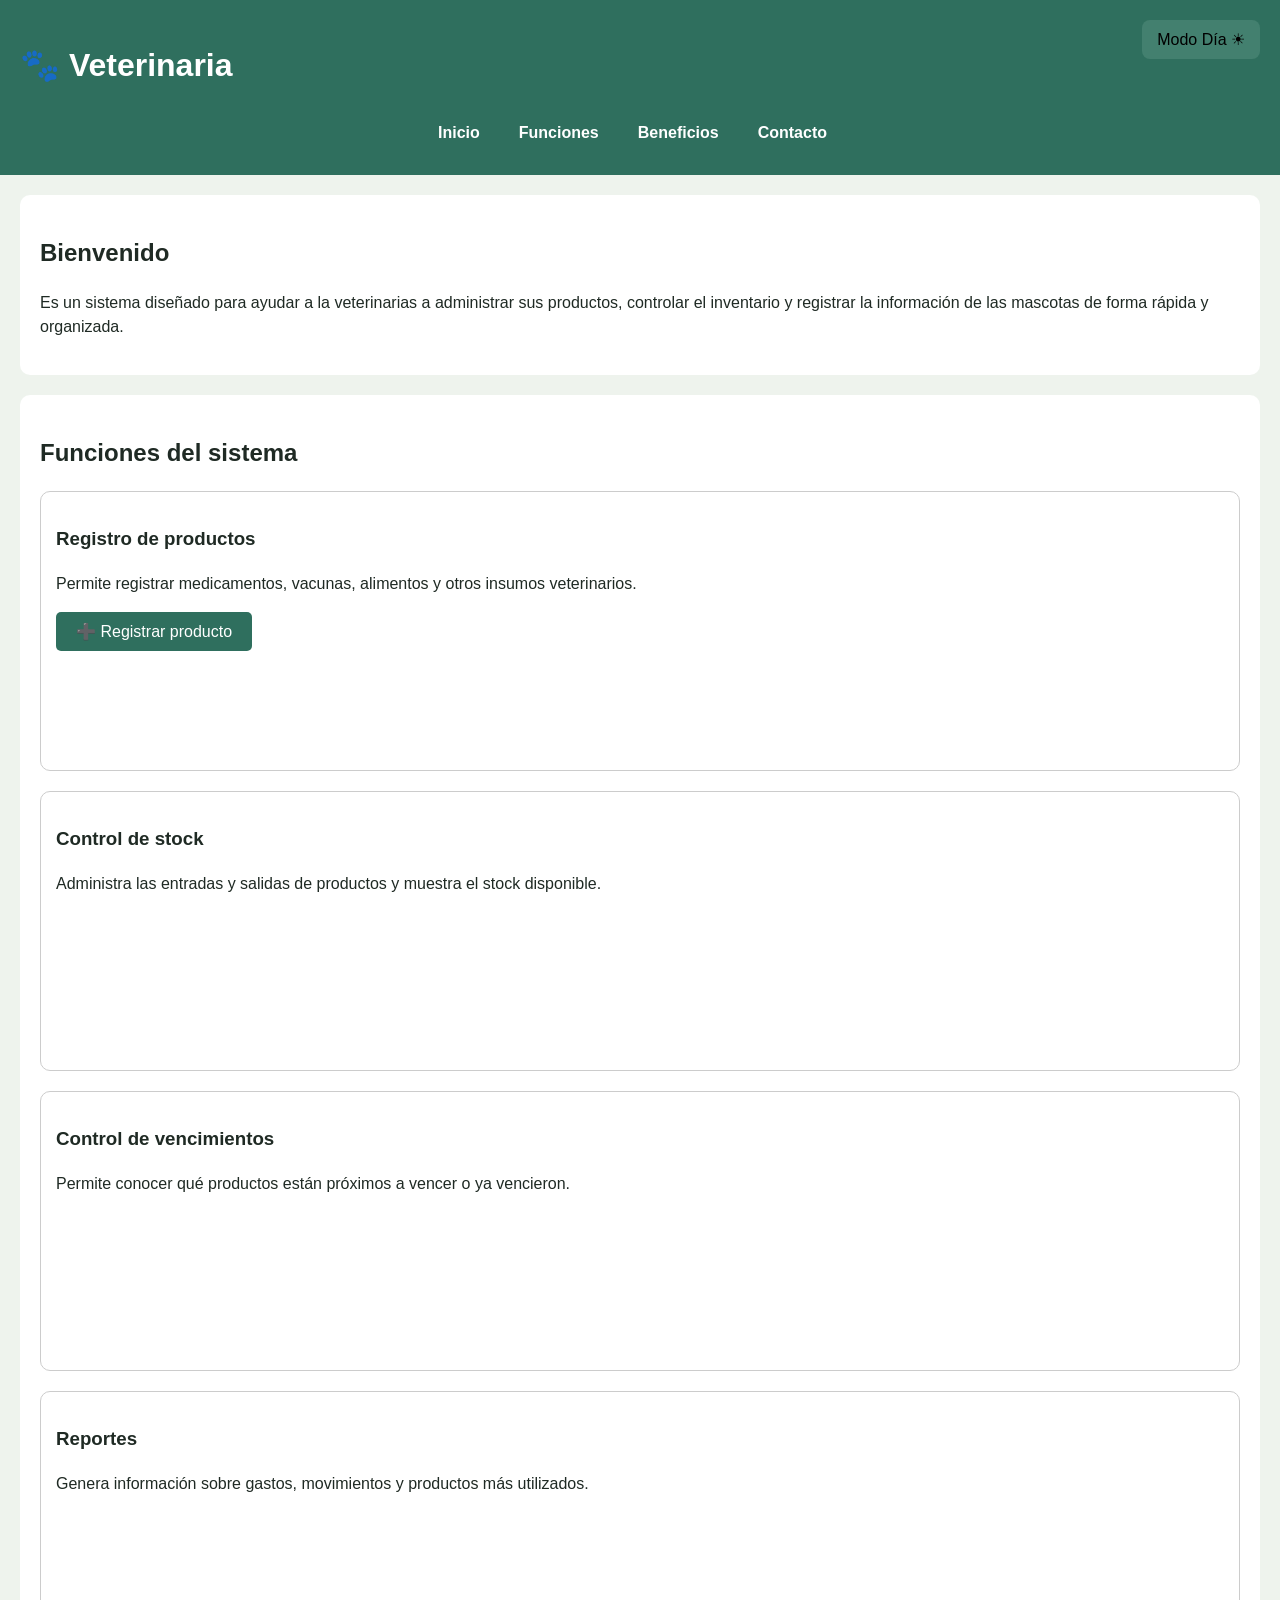
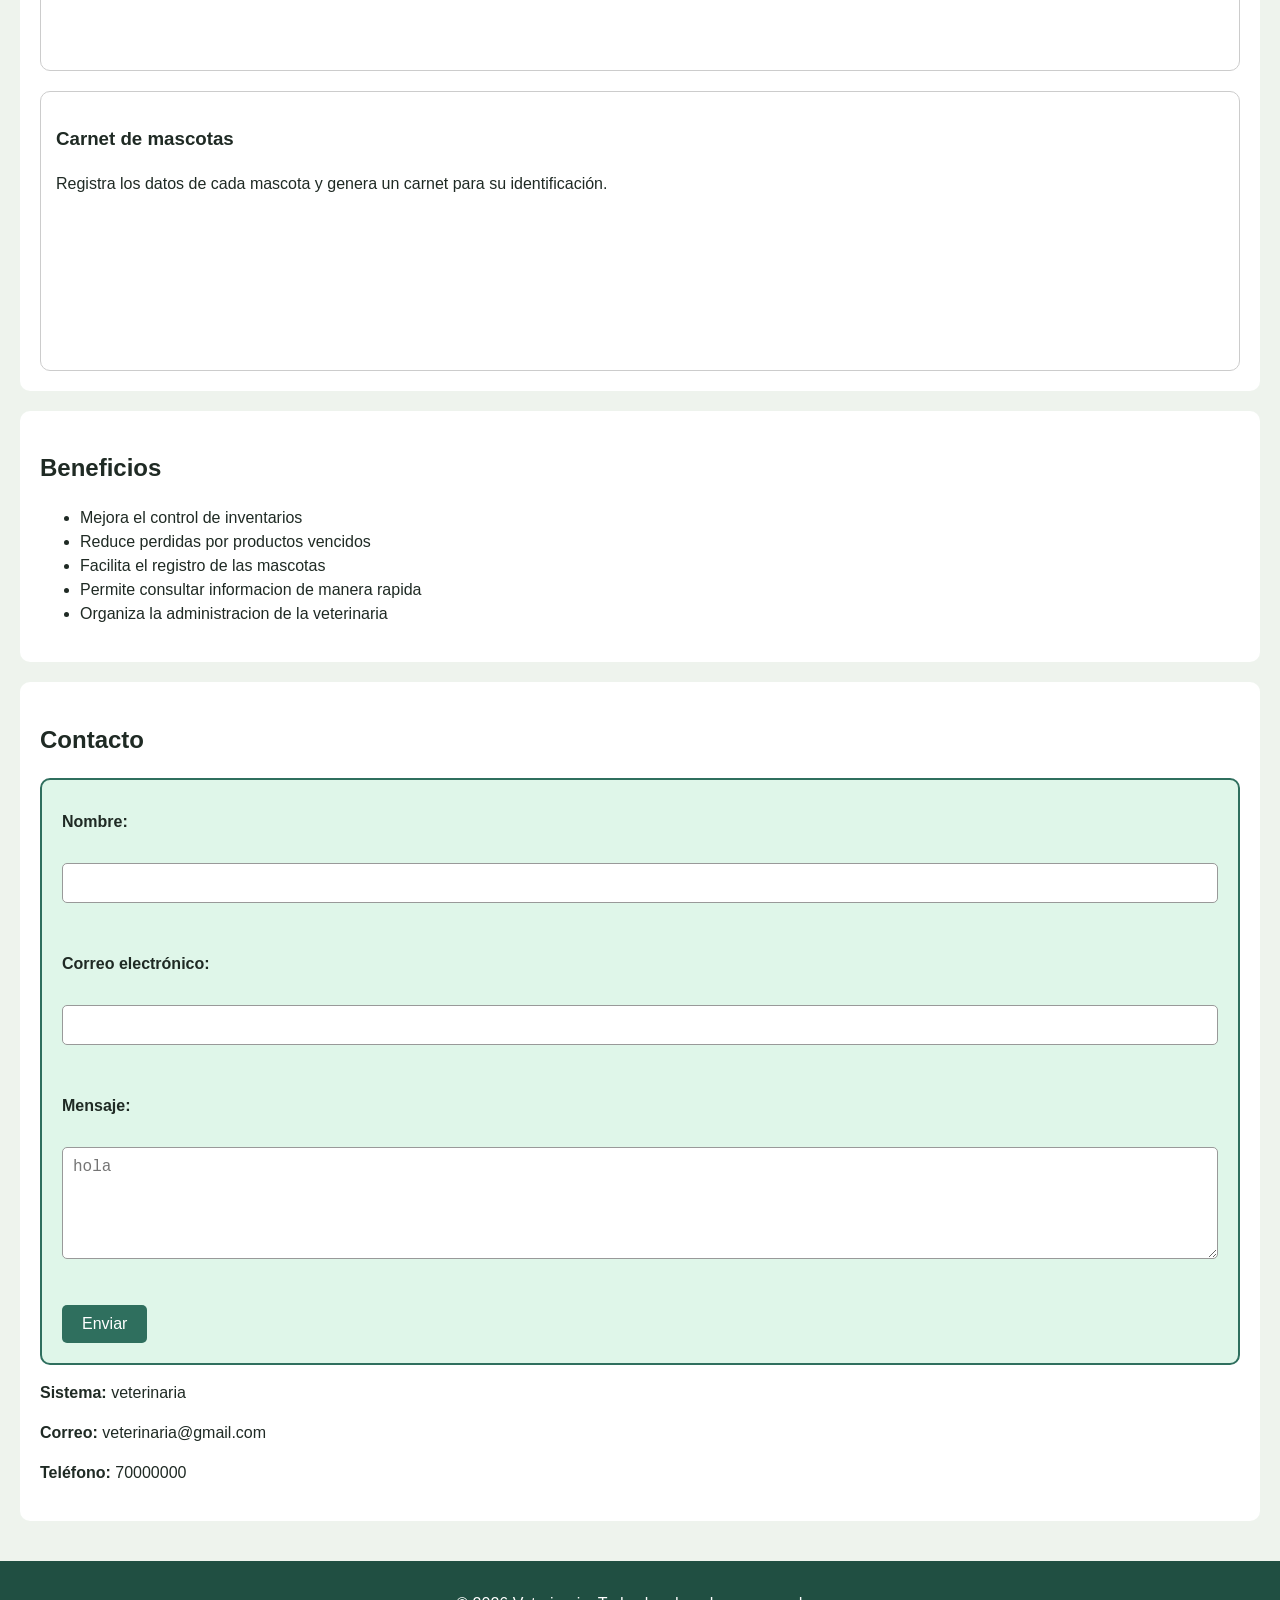
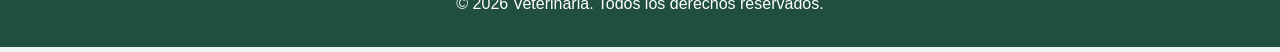
==== index.html @ 92483c8a "stylefom" ====
<!DOCTYPE html>
<html lang="en">
<head>
    <meta charset="UTF-8">
    <meta name="viewport" content="width=device-width, initial-scale=1.0">
    <link rel="stylesheet" href="styles.css">
    <!--<script src="https://cdn.jsdelivr.net/npm/@tailwindcss/browser@4"></script>-->
    <title>SisVeterinaria</title>
    

</head>
<body>
    <header>
        <h1>🐾 Veterinaria</h1>
        <input type="checkbox" id="menu-toggle">
        <label for="menu-toggle" class="menu-icon"> ☰</label>
        <nav>   
            <ul>
                <li><a href="#inicio">Inicio</a></li>
                <li><a href="#funciones">Funciones</a></li>
                <li><a href="#beneficios">Beneficios</a></li>
                <li><a href="#contacto">Contacto</a></li>
                <button type="button" id="btn-tema" class="boton-modo">Modo Día ☀</button>
            </ul>
            
        </nav>
        
    </header>
    <main>
        <section id="inicio">
            <h2>Bienvenido</h2>
            <p>
                Es un sistema diseñado para ayudar a la veterinarias a
                administrar sus productos, controlar el inventario y registrar la
                información de las mascotas de forma rápida y organizada.
            </p>
        </section>
        <section id="funciones">
            <h2>Funciones del sistema</h2>
            <div class="tarjetas">
                <article class="tarjeta">
                    <h3>Registro de productos</h3>
                    <p>Permite registrar medicamentos, vacunas, alimentos y otros insumos veterinarios.</p>
                    <button type="button" onclick="mostrarFormulario()">
                        ➕ Registrar producto
                    </button>
                    <div id="formulario" style="display:none;">
                        <h2>Nuevo producto</h2>
                       <form id="formProducto">
                            <label>Nombre del producto</label>
                            <input type="text" id="nombre" required>

                            <label>Categoría</label>
                            <select id="categoria">
                                <option>Medicamento</option>
                                <option>Vacuna</option>
                                <option>Alimento</option>
                                <option>Accesorio</option>
                            </select>

                            <label>Precio</label>
                            <input type="number" id="precio" step="0.01" required>

                            <label>Stock</label>
                            <input type="number" id="stock" required>

                            <button type="submit">Guardar</button>
                            <p id="mensaje-producto" class="aviso"></p>
                        </form>
                    </div>
                </article>

                <article class="tarjeta">
                    <h3>Control de stock</h3>
                    <p>Administra las entradas y salidas de productos y muestra el stock disponible.</p>
                </article>

                <article class="tarjeta">
                    <h3>Control de vencimientos</h3>
                    <p>Permite conocer qué productos están próximos a vencer o ya vencieron.</p>
                </article>

                <article class="tarjeta">
                    <h3>Reportes</h3>
                    <p>Genera información sobre gastos, movimientos y productos más utilizados.</p>
                </article>

                <article class="tarjeta">
                    <h3>Carnet de mascotas</h3>
                    <p>Registra los datos de cada mascota y genera un carnet para su identificación.</p>
                </article>
            </div>
        </section>
        <section id="beneficios">
            <h2>Beneficios</h2>
            <ul>
                <li>Mejora el control de inventarios</li>
                <li>Reduce perdidas por productos vencidos</li>
                <li>Facilita el registro de las mascotas</li>
                <li>Permite consultar informacion de manera rapida</li>
                <li>Organiza la administracion de la veterinaria</li>

            </ul>
        </section>
        <section id="contacto">
            <h2>Contacto</h2>
            <form>
                <label for="">Nombre:</label><br>
                <input type="text" id="nombre"><br><br>

                <label for="correo">Correo electrónico:</label><br>
                <input type="email" id="correo" required><br><br>

                <label for="mensaje">Mensaje:</label><br>
                <textarea id="mensaje" rows="5" cols="40" placeholder="hola"></textarea><br><br>

                <button type="submit">Enviar</button>
            </form>
            <p><strong>Sistema:</strong> veterinaria</p>
            <p><strong>Correo:</strong> veterinaria@gmail.com</p>
            <p><strong>Teléfono:</strong> 70000000</p>
        </section>
    </main>
    <footer>
        <p>&copy; 2026 Veterinaria. Todos los derechos reservados.</p>
    </footer>
    <script src="script.js"></script>
</body>
</html>
---- styles.css ----
body{
    background-color:#eef3ed;
    color:#1f2a24;
    font-family:Arial, sans-serif, system-ui ;
    font-size:16px;
    line-height:1.5;
    margin:0;
}
header{
    background-color: #2f6f5e;
    color: white;
    padding: 20px;
    position: relative;
}
/** modo dia modo noche*/
.boton-modo{
    position: absolute;
    top: 20px;
    right: 20px;
    background-color: #43806f;
    color: black;
    border: none;
    padding: 10px 15px;
    border-radius: 8px;
    cursor: pointer;

}
nav{
    background-color:#2f6f5e;
    padding:10px;
}
nav ul{
    display: flex;
    gap: 24px;
    justify-content: center;
    align-items: center;
    list-style: none;
    margin: 0;
    padding: 0;
    flex-wrap: wrap;
    
}
nav li{
    margin-right: 15px;
}
nav a{
    color: white;
    text-decoration: none;
    font-weight: bold;
}
main{
    padding: 20px;
}
section{
    background: white;
    margin-bottom: 20px;
    padding: 20px;
    border-radius: 10px;
}
footer{
    background: #204f42;
    color:white;
    text-align: center;
    padding: 15px;
}
/* Formulario */
form{
    background-color:#dff6e9;
    padding:20px;
    border-radius:10px;
    border:2px solid #2f6f5e;
}

label{
    font-weight: bold;
    display: block;
    margin-top: 10px;
}

input,
textarea{
    width: 100%;
    padding: 10px;
    margin-top: 5px;
    margin-bottom: 15px;
    border: 1px solid #999;
    border-radius: 5px;
    font-size: 16px;
    box-sizing: border-box;
}

textarea{
    resize: vertical;
}

button{
    background-color: #2f6f5e;
    color: white;
    border: none;
    padding: 10px 20px;
    border-radius: 5px;
    font-size: 16px;
    cursor: pointer;
}

button:hover{
    background-color: #204f42;
}
.tarjetas{
    display: flex;
    flex-wrap: wrap;
    gap: 20px;
    flex-direction: column;
}

.tarjeta{
    flex: 1 1 280px;;
    padding: 15px;
    border: 1px solid #ccc;
    border-radius: 10px;
    background-color: white;
    box-sizing: border-box;
    min-width: 100%;
}
/** modo oscuro sie s este*/
 body.modo-oscuro{
    background:#1b1b1b;
    color:white;
}

body.modo-oscuro header{
    background:#111;
}

body.modo-oscuro nav{
    background:#222;
}

body.modo-oscuro section{
    background:#2f2f2f;
}

body.modo-oscuro .tarjeta{
    background:#333;
    color:white;
}

body.modo-oscuro footer{
    background:#111;
}
 


#menu-toggle{
    display: none;
}

.menu-icon{
    position: absolute;
    top: 20px;
    left: 20px;
    font-size: 30px;
    cursor: pointer;
    display: none;
}

@media (max-width:768px){

    .menu-icon{
        display: block;
    }

    nav{
        display: none;
    }

    #menu-toggle:checked + .menu-icon + nav{
        display: block;
    }

    nav ul{
        flex-direction: column;
    }
}

/*aviso formulario*/
.aviso {
  display: none;
  margin-top: 14px;
  padding: 10px 14px;
  border-radius: 6px;
  font-weight: bold;
}

.aviso.error {
  display: block;
  background-color: #3a1414;
  color: #ffb4b4;
  border-left: 4px solid #e05555;
}

.aviso.exito {
  display: block;
  background-color: #14301b;
  color: #b7f0c4;
  border-left: 4px solid #3fbf6a;
}
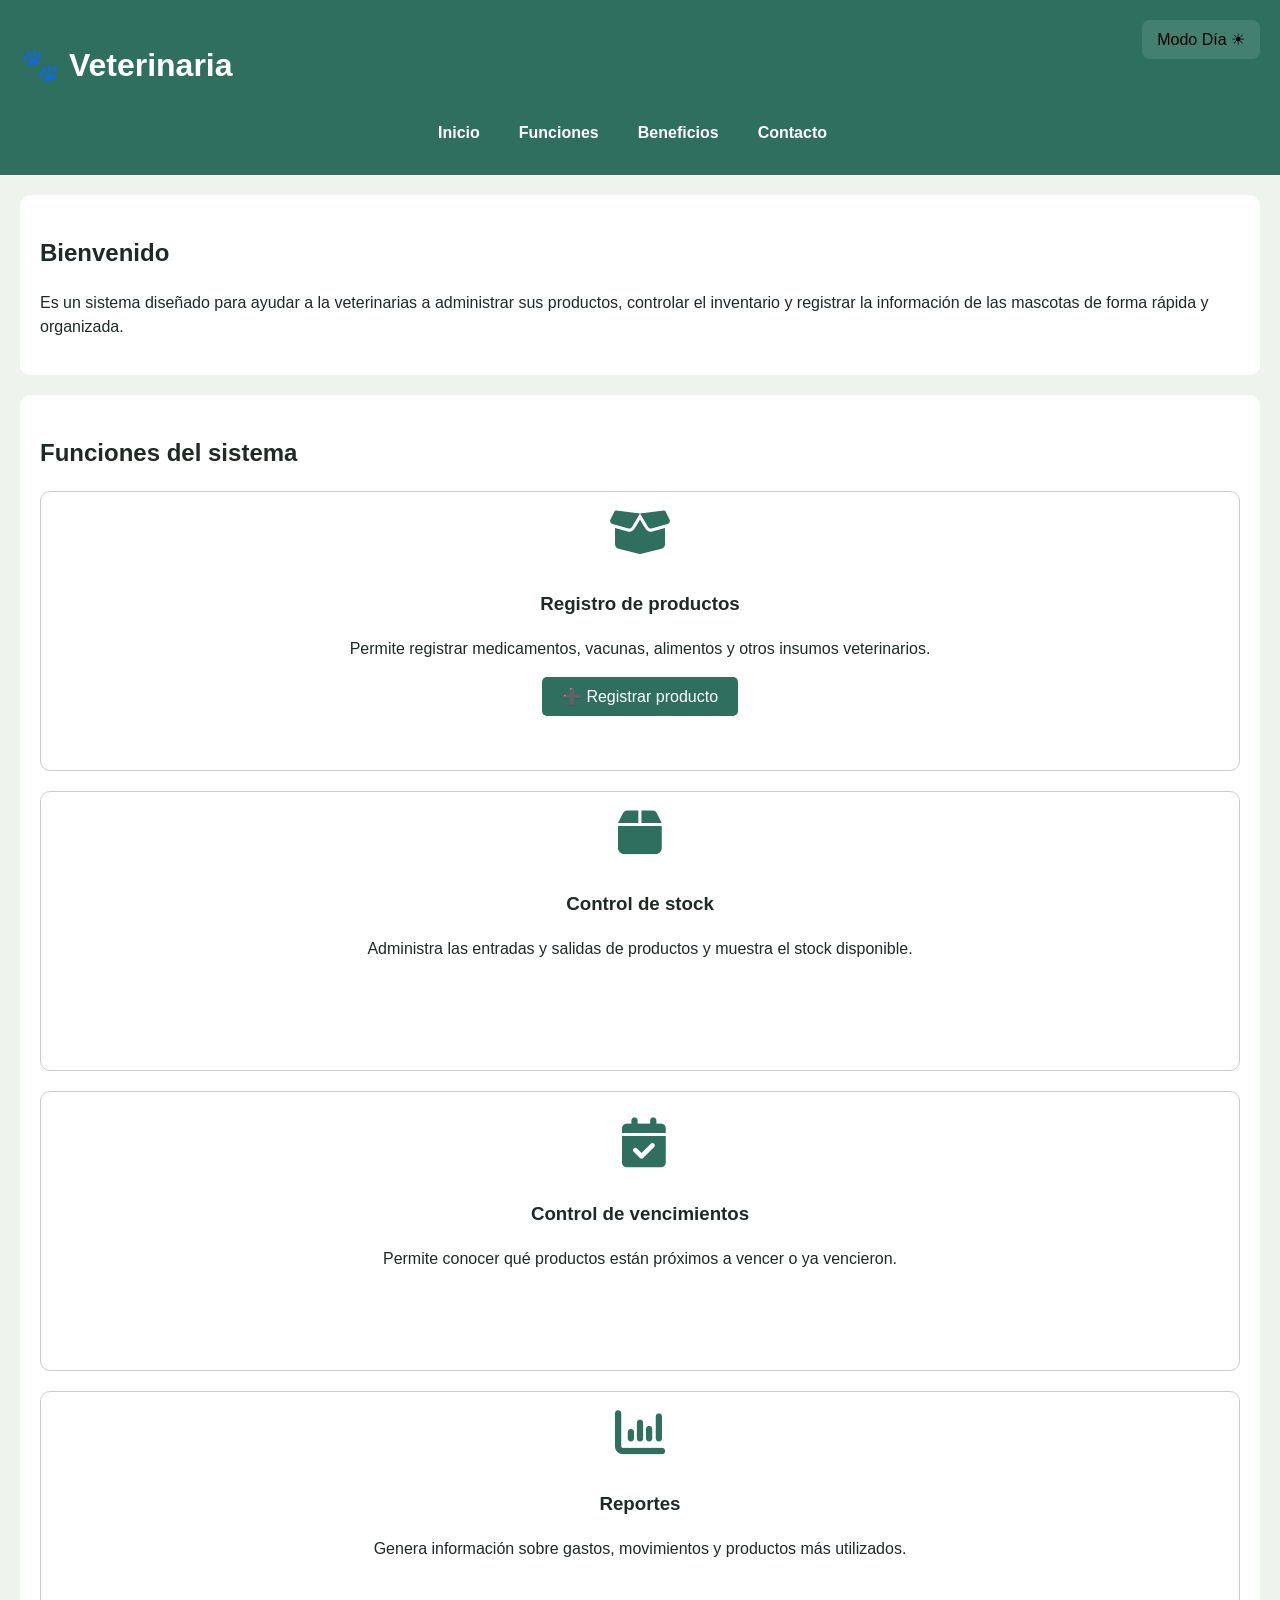
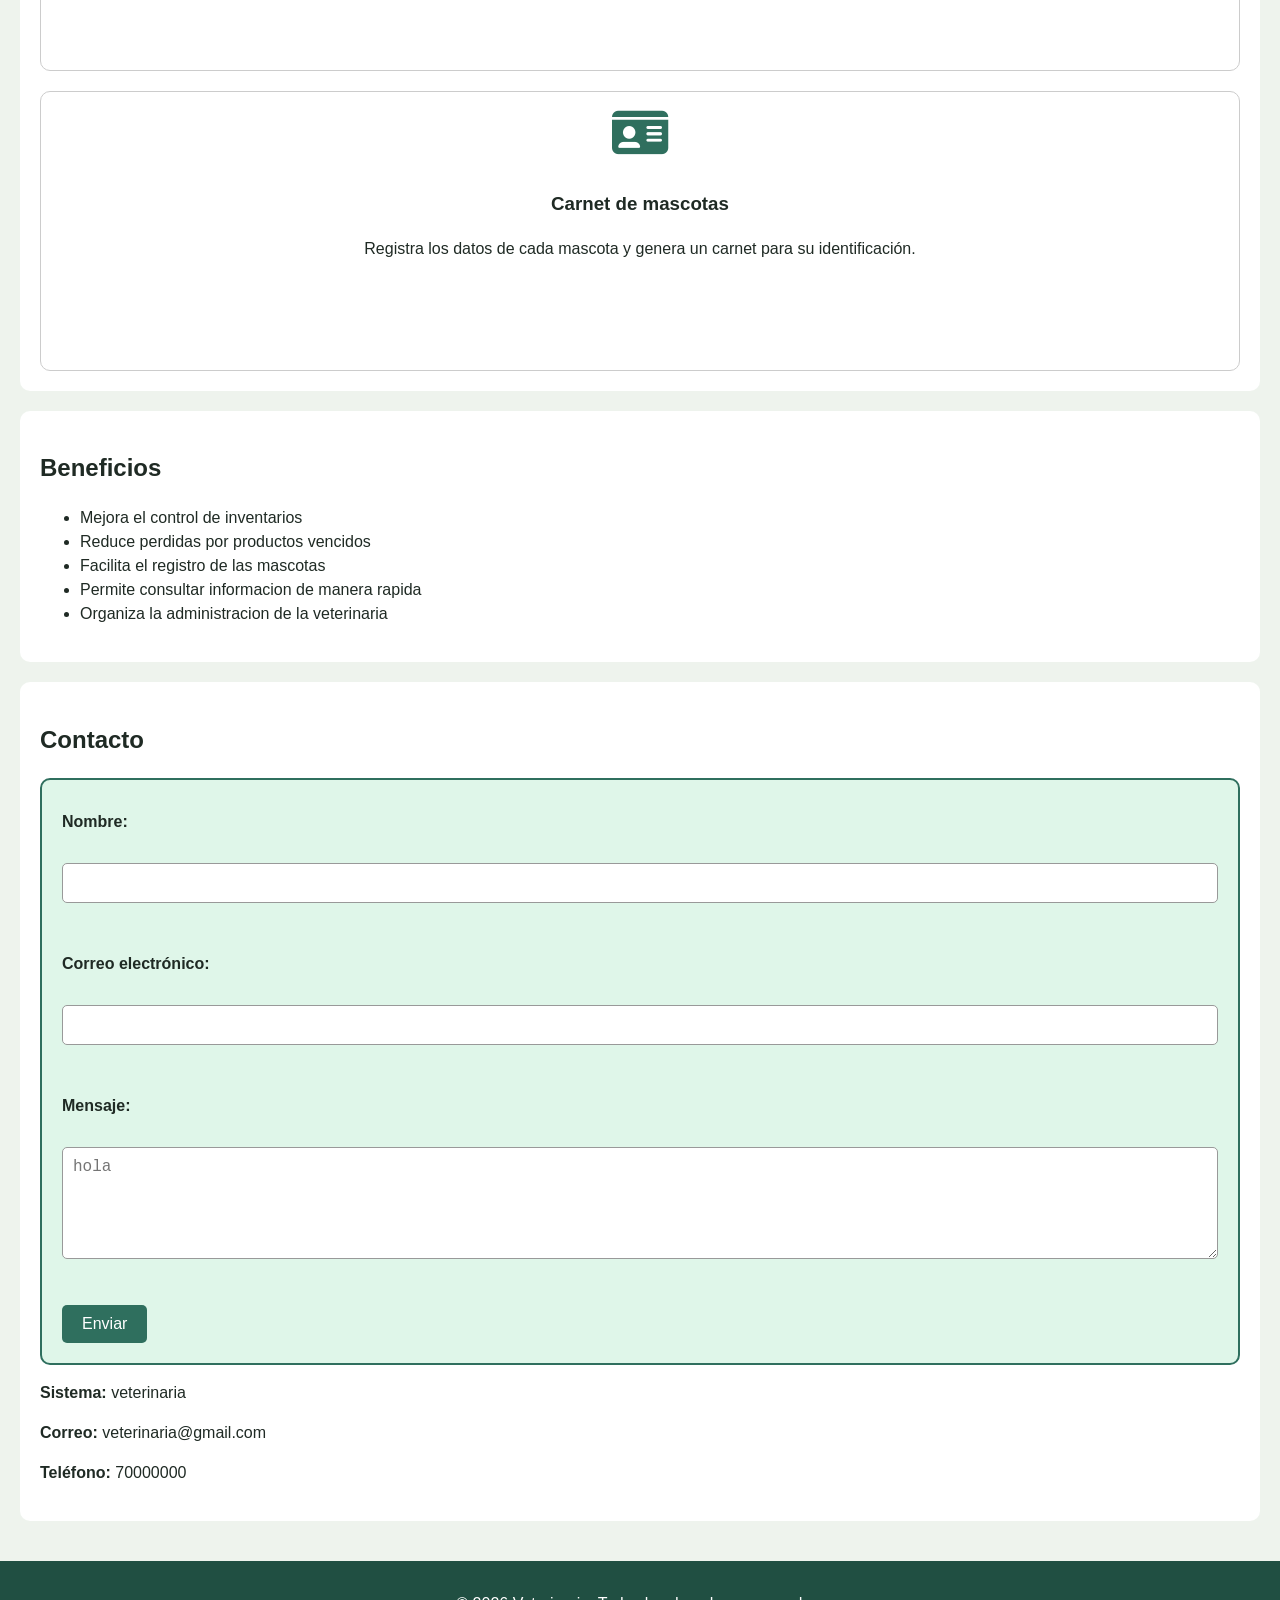
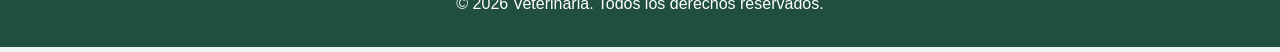
==== commit bb1609dc: "icono" ====
--- a/index.html
+++ b/index.html
@@ -6,8 +6,7 @@
     <link rel="stylesheet" href="styles.css">
     <!--<script src="https://cdn.jsdelivr.net/npm/@tailwindcss/browser@4"></script>-->
     <title>SisVeterinaria</title>
-    
-
+    <link rel="stylesheet" href="https://cdnjs.cloudflare.com/ajax/libs/font-awesome/6.7.2/css/all.min.css">
 </head>
 <body>
     <header>
@@ -39,6 +38,7 @@
             <h2>Funciones del sistema</h2>
             <div class="tarjetas">
                 <article class="tarjeta">
+                    <i class="fa-solid fa-box-open icono"></i>
                     <h3>Registro de productos</h3>
                     <p>Permite registrar medicamentos, vacunas, alimentos y otros insumos veterinarios.</p>
                     <button type="button" onclick="mostrarFormulario()">
@@ -59,10 +59,12 @@
                             </select>
 
                             <label>Precio</label>
-                            <input type="number" id="precio" step="0.01" required>
+                            <input type="number" id="precio" step="0.01" required   oninvalid="this.setCustomValidity('Ingrese un precio válido (solo números).')"
+                            oninput="this.setCustomValidity('')">
 
                             <label>Stock</label>
-                            <input type="number" id="stock" required>
+                            <input type="number" id="stock" required oninvalid="this.setCustomValidity('Ingrese una cantidad válida (solo números).')"
+                            oninput="this.setCustomValidity('')">
 
                             <button type="submit">Guardar</button>
                             <p id="mensaje-producto" class="aviso"></p>
@@ -71,21 +73,27 @@
                 </article>
 
                 <article class="tarjeta">
+                    <i class="fa-solid fa-box icono"></i>
                     <h3>Control de stock</h3>
                     <p>Administra las entradas y salidas de productos y muestra el stock disponible.</p>
                 </article>
 
                 <article class="tarjeta">
-                    <h3>Control de vencimientos</h3>
+                    <div class="icono">
+                        <i class="fa-solid fa-calendar-check icono"></i>
+                    </div>
+                        <h3>Control de vencimientos</h3>
                     <p>Permite conocer qué productos están próximos a vencer o ya vencieron.</p>
                 </article>
 
                 <article class="tarjeta">
+                    <i class="fa-solid fa-chart-column icono"></i>
                     <h3>Reportes</h3>
                     <p>Genera información sobre gastos, movimientos y productos más utilizados.</p>
                 </article>
 
                 <article class="tarjeta">
+                    <i class="fa-solid fa-id-card icono"></i>
                     <h3>Carnet de mascotas</h3>
                     <p>Registra los datos de cada mascota y genera un carnet para su identificación.</p>
                 </article>
--- a/styles.css
+++ b/styles.css
@@ -121,6 +121,8 @@
     background-color: white;
     box-sizing: border-box;
     min-width: 100%;
+    text-align: center;
+
 }
 /** modo oscuro sie s este*/
  body.modo-oscuro{
@@ -204,4 +206,17 @@
   background-color: #14301b;
   color: #b7f0c4;
   border-left: 4px solid #3fbf6a;
+}
+/**icono del tarjetas*/
+.icono{
+    display: block;
+    font-size: 50px;
+    color: #2f6f5e;
+    text-align: center;
+    margin-bottom: 15px;
+}
+.icono i{
+    position: relative;
+    left: 2px;
+    transform: translateX(2px);
 }
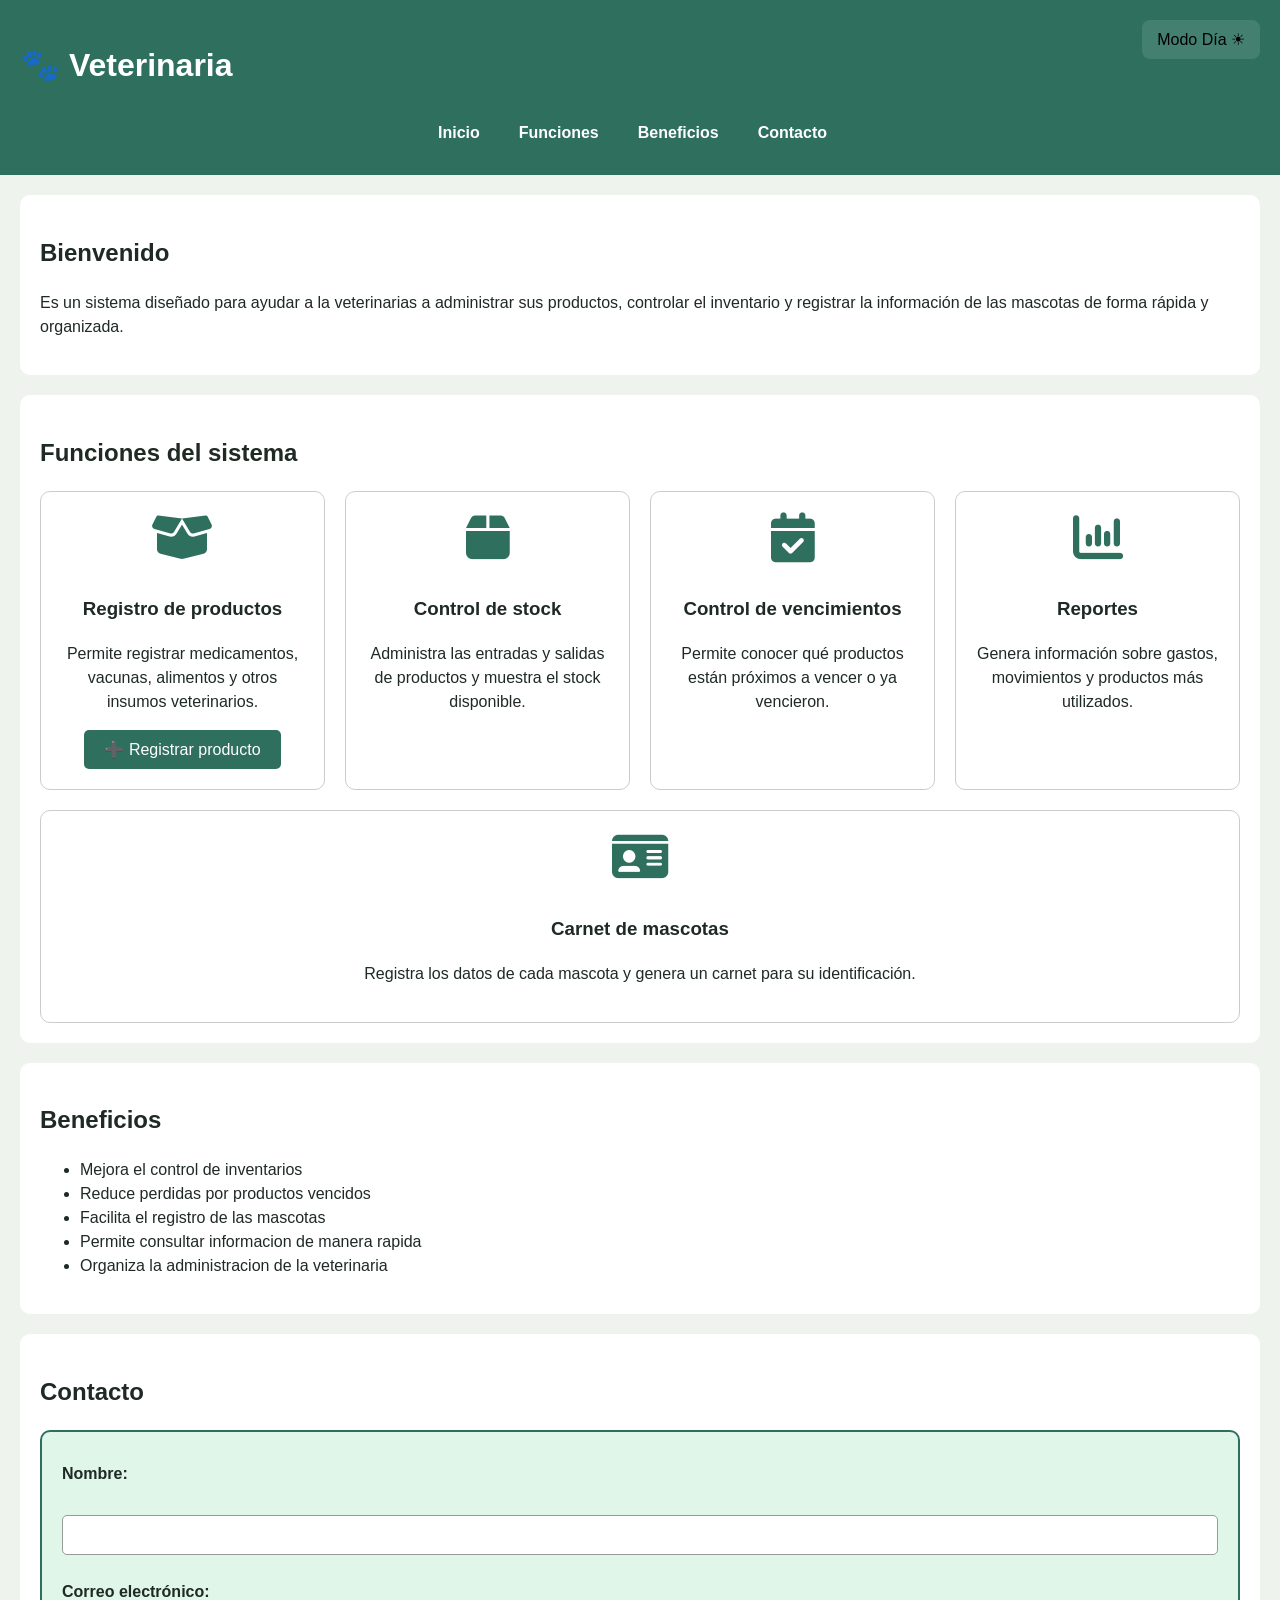
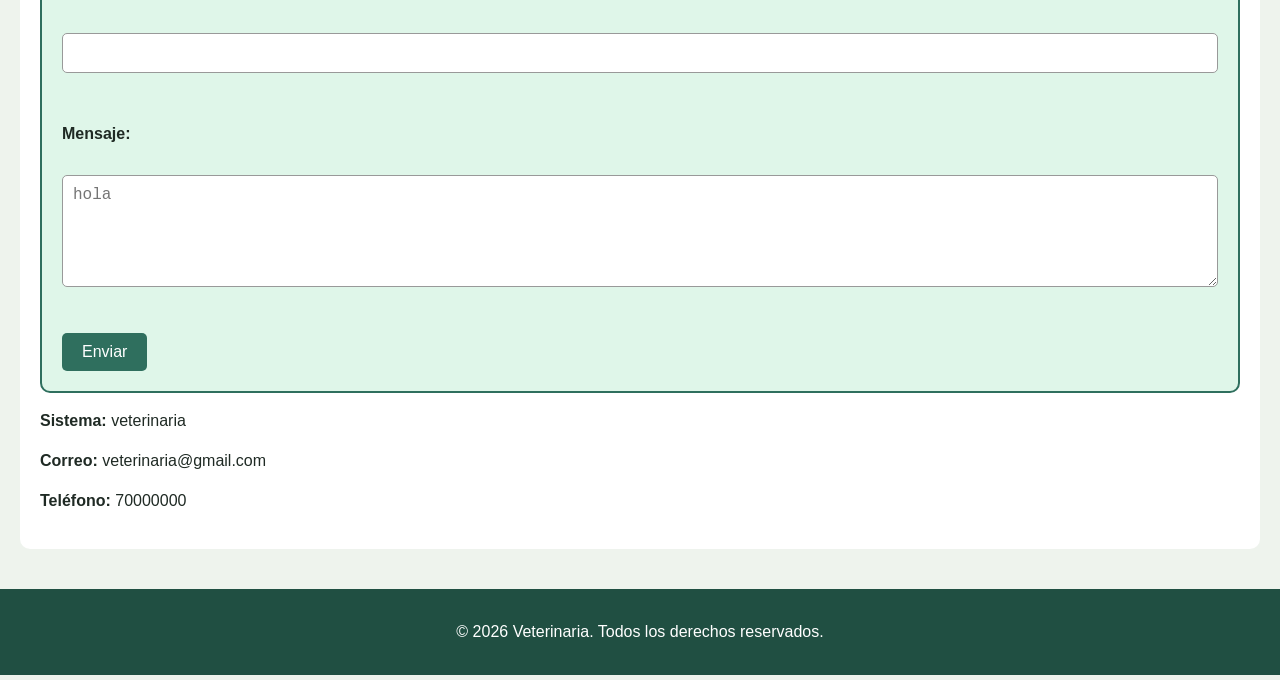
==== commit 9b526cc1: "tarjetas" ====
--- a/index.html
+++ b/index.html
@@ -79,10 +79,8 @@
                 </article>
 
                 <article class="tarjeta">
-                    <div class="icono">
-                        <i class="fa-solid fa-calendar-check icono"></i>
-                    </div>
-                        <h3>Control de vencimientos</h3>
+                    <i class="fa-solid fa-calendar-check icono"></i>
+                    <h3>Control de vencimientos</h3>
                     <p>Permite conocer qué productos están próximos a vencer o ya vencieron.</p>
                 </article>
 
@@ -114,8 +112,7 @@
             <h2>Contacto</h2>
             <form>
                 <label for="">Nombre:</label><br>
-                <input type="text" id="nombre"><br><br>
-
+                <input type="text" id="nombre-contacto">
                 <label for="correo">Correo electrónico:</label><br>
                 <input type="email" id="correo" required><br><br>
 
--- a/styles.css
+++ b/styles.css
@@ -110,20 +110,18 @@
     display: flex;
     flex-wrap: wrap;
     gap: 20px;
-    flex-direction: column;
 }
 
 .tarjeta{
-    flex: 1 1 280px;;
-    padding: 15px;
+    flex: 1 1 280px;
+    padding: 20px;
     border: 1px solid #ccc;
     border-radius: 10px;
     background-color: white;
     box-sizing: border-box;
-    min-width: 100%;
     text-align: center;
-
-}
+}
+
 /** modo oscuro sie s este*/
  body.modo-oscuro{
     background:#1b1b1b;
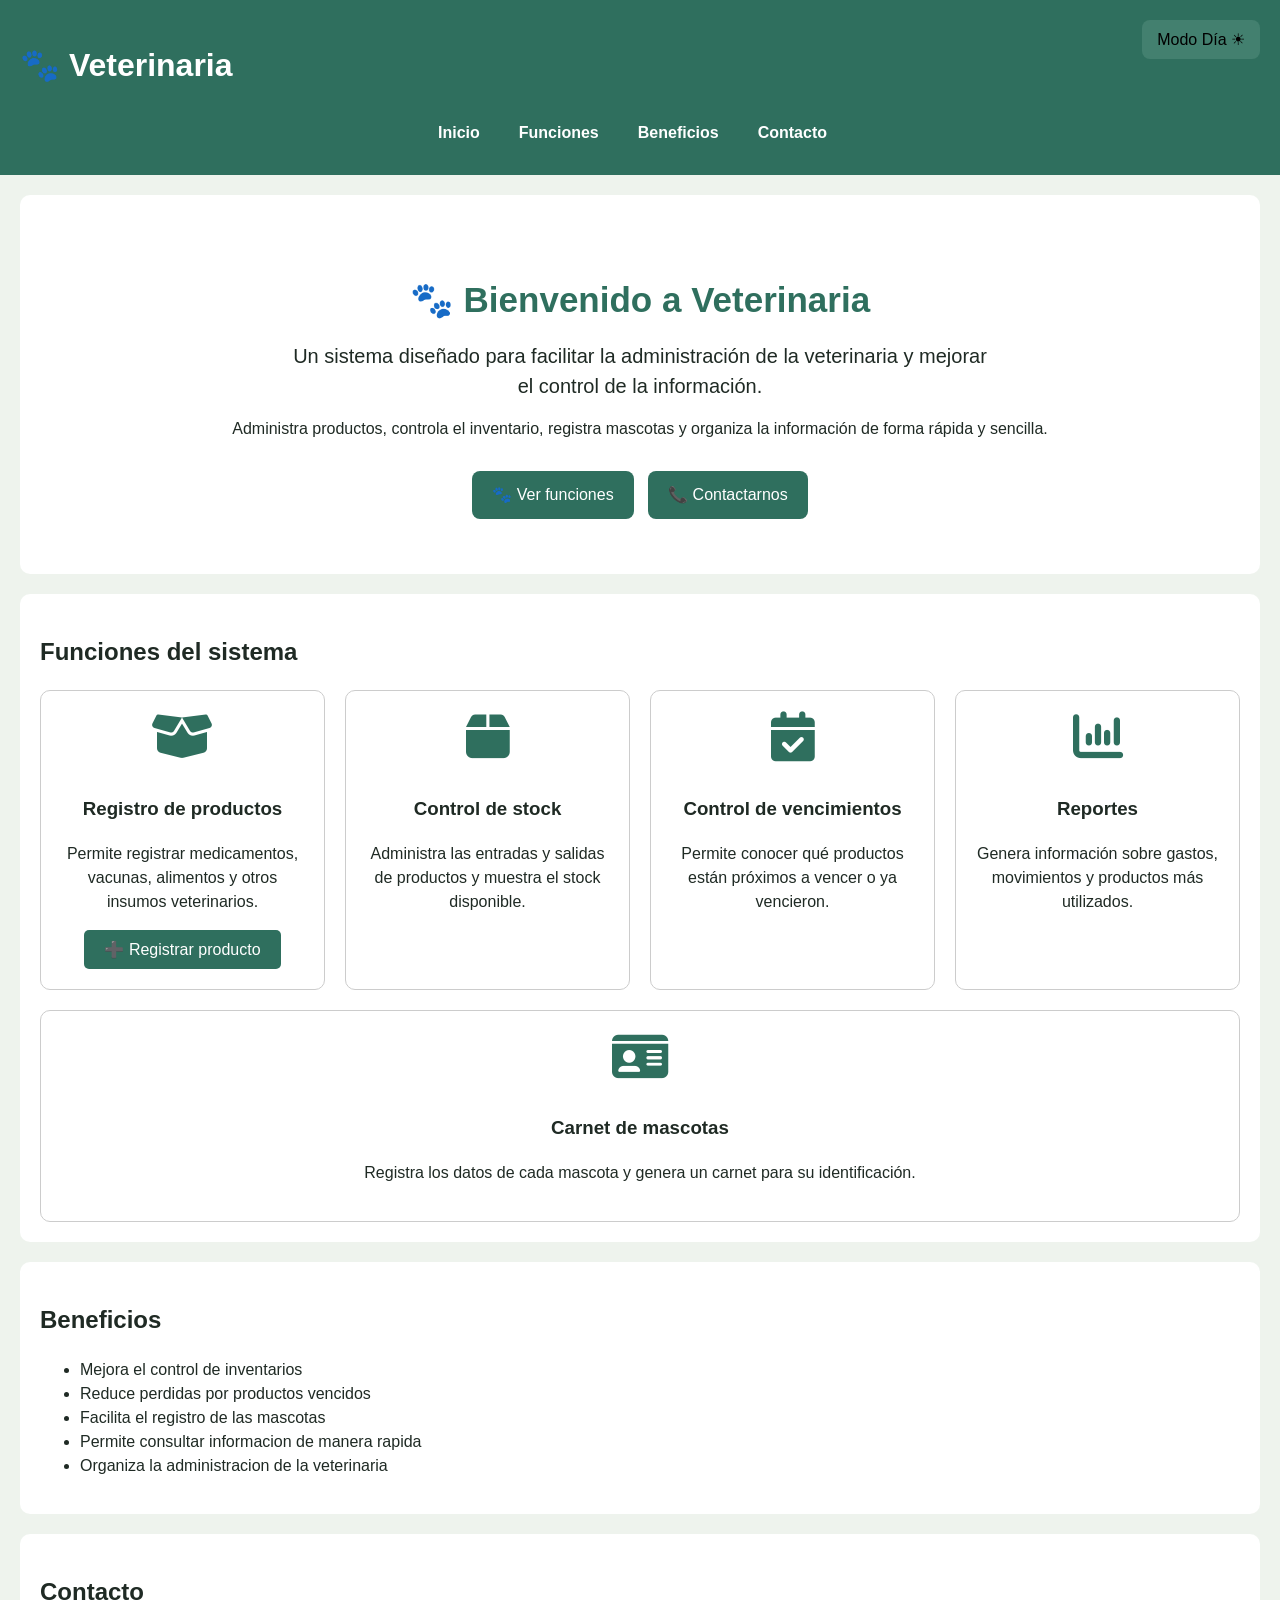
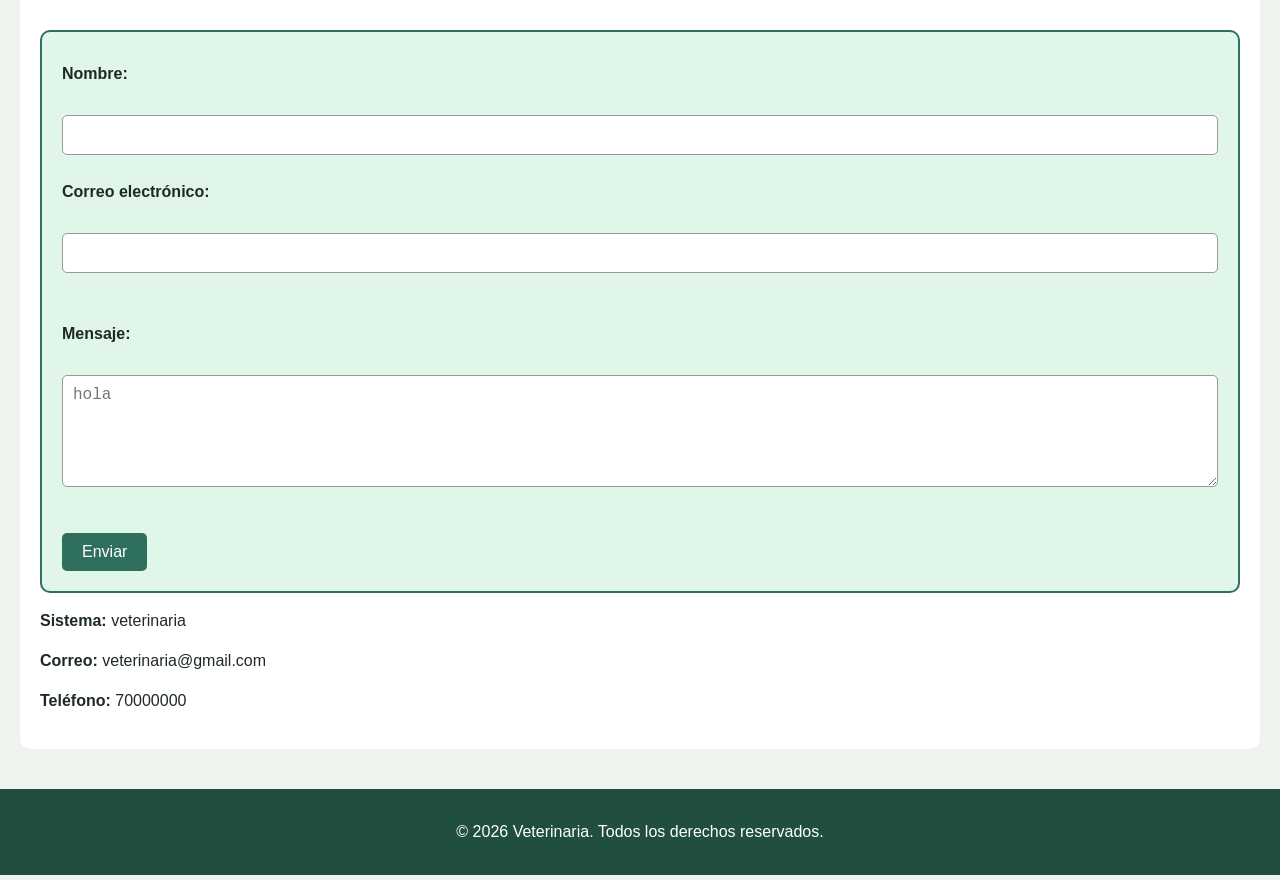
==== commit 8415681e: "sectionInicio" ====
--- a/index.html
+++ b/index.html
@@ -26,13 +26,30 @@
         
     </header>
     <main>
-        <section id="inicio">
-            <h2>Bienvenido</h2>
-            <p>
-                Es un sistema diseñado para ayudar a la veterinarias a
-                administrar sus productos, controlar el inventario y registrar la
-                información de las mascotas de forma rápida y organizada.
-            </p>
+        <section id="inicio" class="bienvenida">
+            <div class="bienvenida-contenido">
+                <div>
+                    <h2>🐾 Bienvenido a Veterinaria</h2>
+                    <p class="descripcion">
+                        Un sistema diseñado para facilitar la administración
+                        de la veterinaria y mejorar el control de la información.
+                    </p>
+                    <p>
+                        Administra productos, controla el inventario, registra
+                        mascotas y organiza la información de forma rápida y sencilla.
+                    </p>
+                    <div class="botones-inicio">
+                        <a href="#funciones" class="boton">
+                            🐾 Ver funciones
+                        </a>
+                        <a href="#contacto" class="boton">
+                            📞 Contactarnos
+                        </a>
+                    </div>
+                </div>
+
+            </div>
+
         </section>
         <section id="funciones">
             <h2>Funciones del sistema</h2>
--- a/styles.css
+++ b/styles.css
@@ -51,6 +51,42 @@
 main{
     padding: 20px;
 }
+/** inicio*/
+.bienvenida{
+    text-align:center;
+    padding:50px 20px;
+}
+
+.bienvenida h2{
+    font-size:35px;
+    color:#2f6f5e;
+    margin-bottom:15px;
+}
+
+.bienvenida .descripcion{
+    font-size:20px;
+    max-width:700px;
+    margin:0 auto 15px;
+}
+
+.botones-inicio{
+    margin-top:25px;
+}
+
+.boton{
+    display:inline-block;
+    background:#2f6f5e;
+    color:white;
+    padding:12px 20px;
+    margin:5px;
+    border-radius:8px;
+    text-decoration:none;
+}
+
+.boton:hover{
+    background:#204f42;
+}
+/**secion*/
 section{
     background: white;
     margin-bottom: 20px;
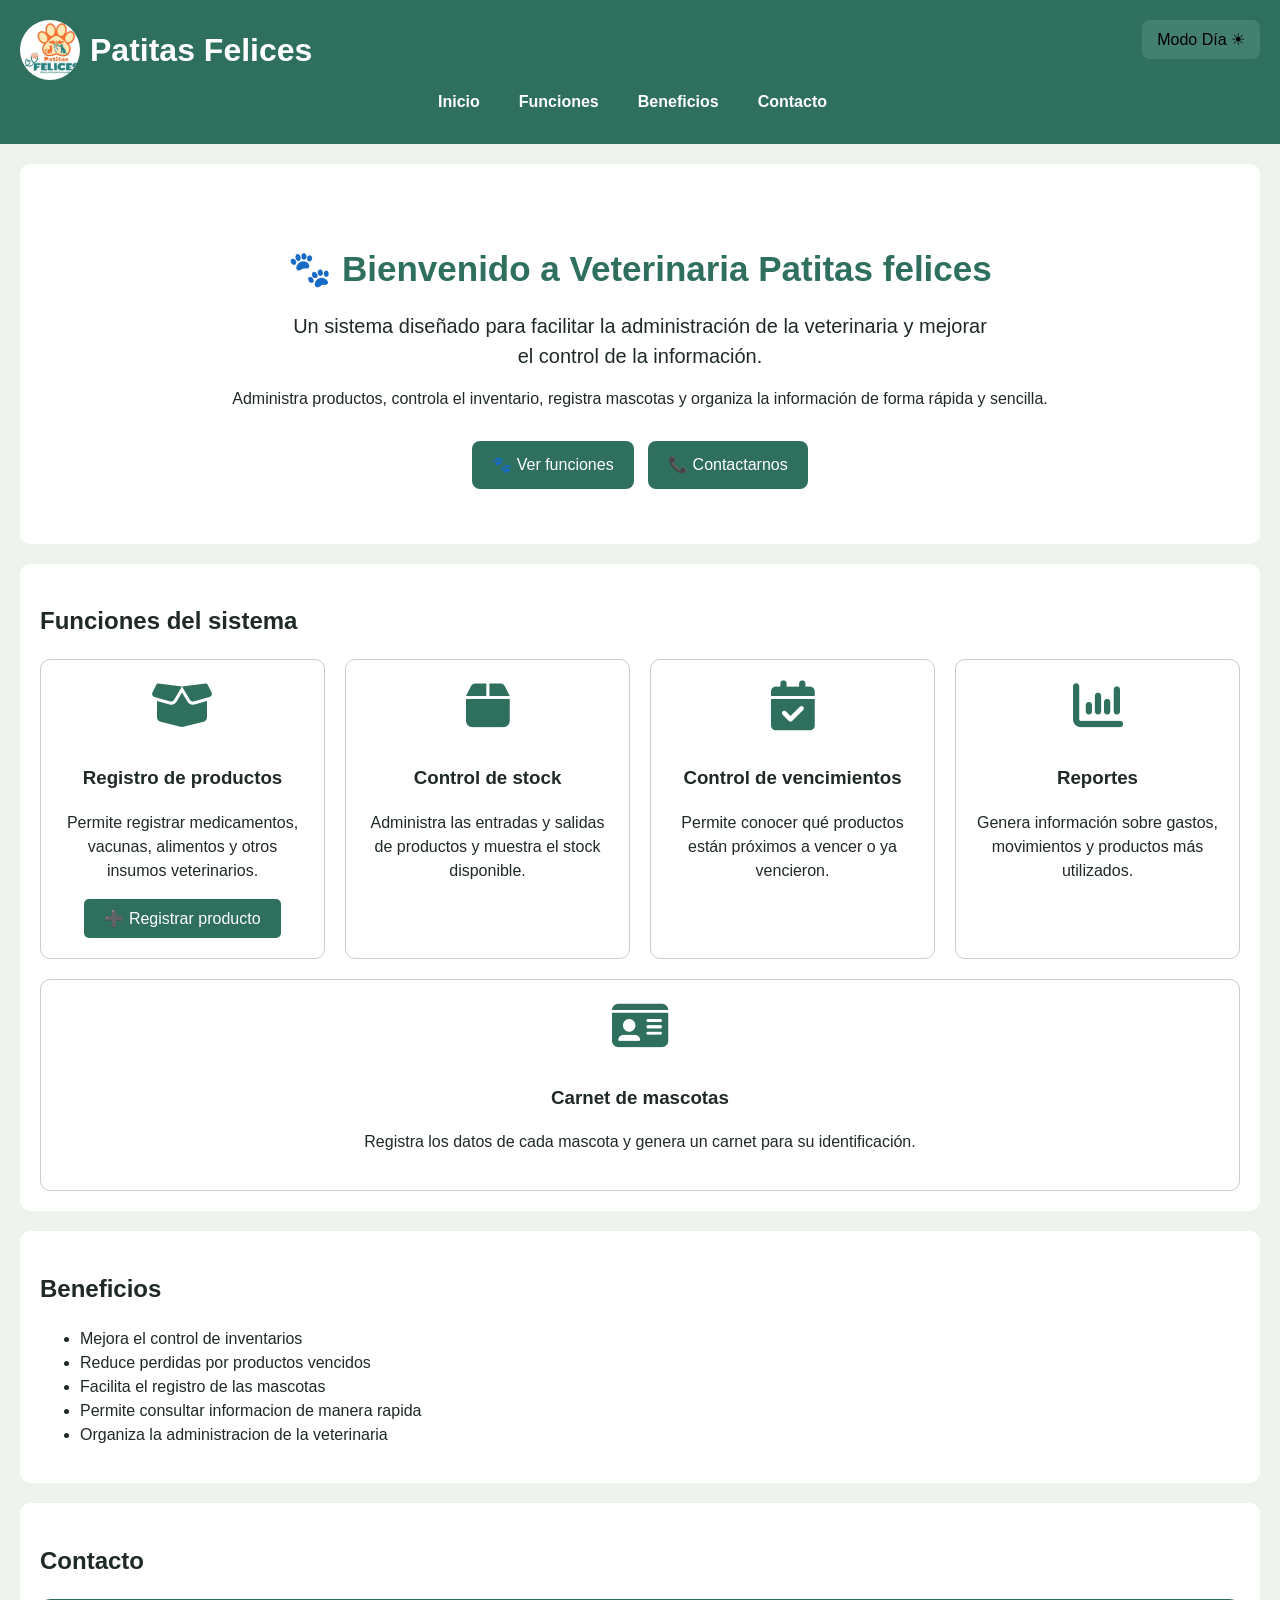
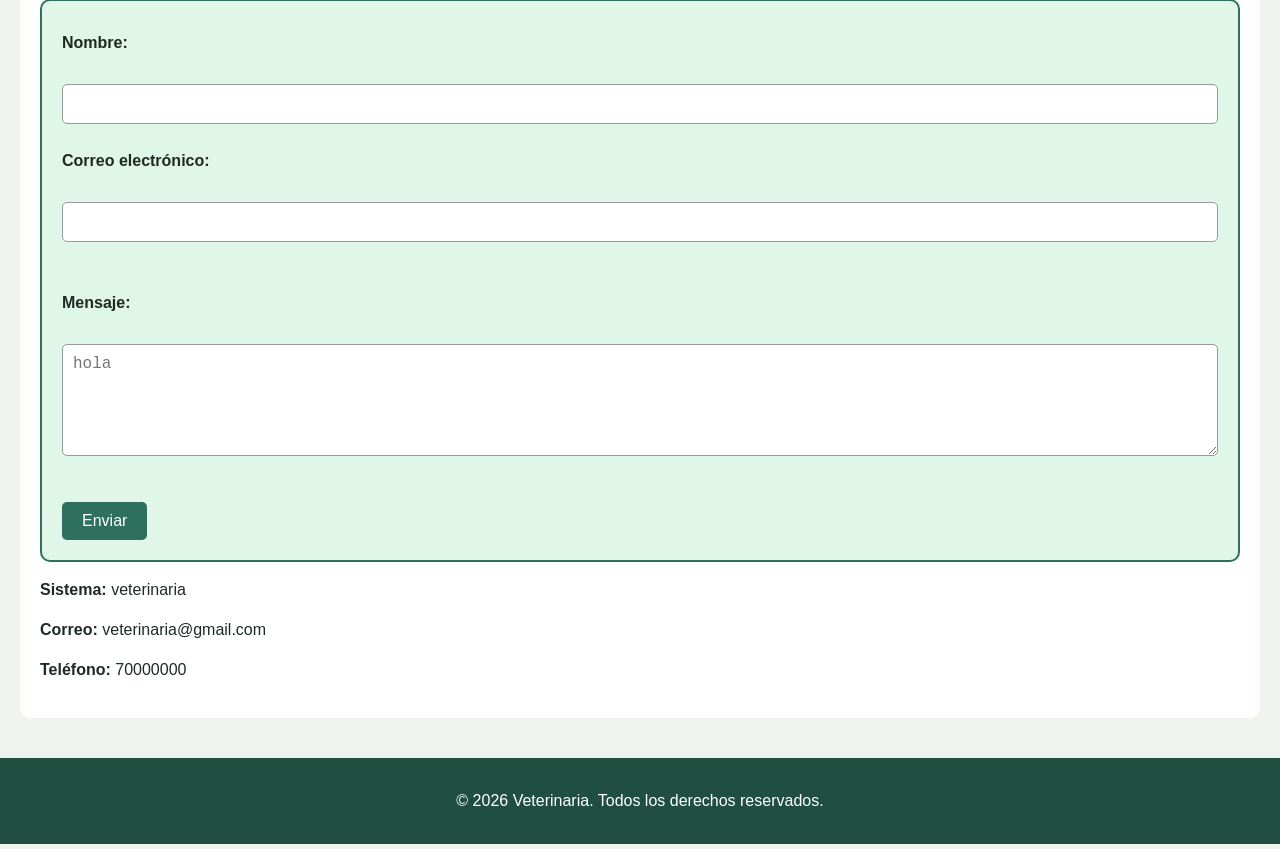
==== commit 867032bd: "logoNombre" ====
--- a/index.html
+++ b/index.html
@@ -5,12 +5,15 @@
     <meta name="viewport" content="width=device-width, initial-scale=1.0">
     <link rel="stylesheet" href="styles.css">
     <!--<script src="https://cdn.jsdelivr.net/npm/@tailwindcss/browser@4"></script>-->
-    <title>SisVeterinaria</title>
+    <title>VPatitasFelices</title>
     <link rel="stylesheet" href="https://cdnjs.cloudflare.com/ajax/libs/font-awesome/6.7.2/css/all.min.css">
 </head>
 <body>
     <header>
-        <h1>🐾 Veterinaria</h1>
+        <div class="marca">
+            <img src="img/logo.jpg" alt="Logo Patitas Felices">
+            <h1>Patitas Felices</h1>
+        </div>
         <input type="checkbox" id="menu-toggle">
         <label for="menu-toggle" class="menu-icon"> ☰</label>
         <nav>   
@@ -19,17 +22,15 @@
                 <li><a href="#funciones">Funciones</a></li>
                 <li><a href="#beneficios">Beneficios</a></li>
                 <li><a href="#contacto">Contacto</a></li>
-                <button type="button" id="btn-tema" class="boton-modo">Modo Día ☀</button>
             </ul>
-            
         </nav>
-        
+        <button type="button" id="btn-tema" class="boton-modo">Modo Día ☀</button>
     </header>
     <main>
         <section id="inicio" class="bienvenida">
             <div class="bienvenida-contenido">
                 <div>
-                    <h2>🐾 Bienvenido a Veterinaria</h2>
+                    <h2>🐾 Bienvenido a Veterinaria Patitas felices</h2>
                     <p class="descripcion">
                         Un sistema diseñado para facilitar la administración
                         de la veterinaria y mejorar el control de la información.
--- a/styles.css
+++ b/styles.css
@@ -51,6 +51,23 @@
 main{
     padding: 20px;
 }
+/**logo style*/
+.marca{
+    display:flex;
+    align-items:center;
+    gap:10px;
+}
+
+.marca img{
+    width:60px;
+    height:60px;
+    object-fit:cover;
+    border-radius:50%;
+}
+
+.marca h1{
+    margin:0;
+}
 /** inicio*/
 .bienvenida{
     text-align:center;
